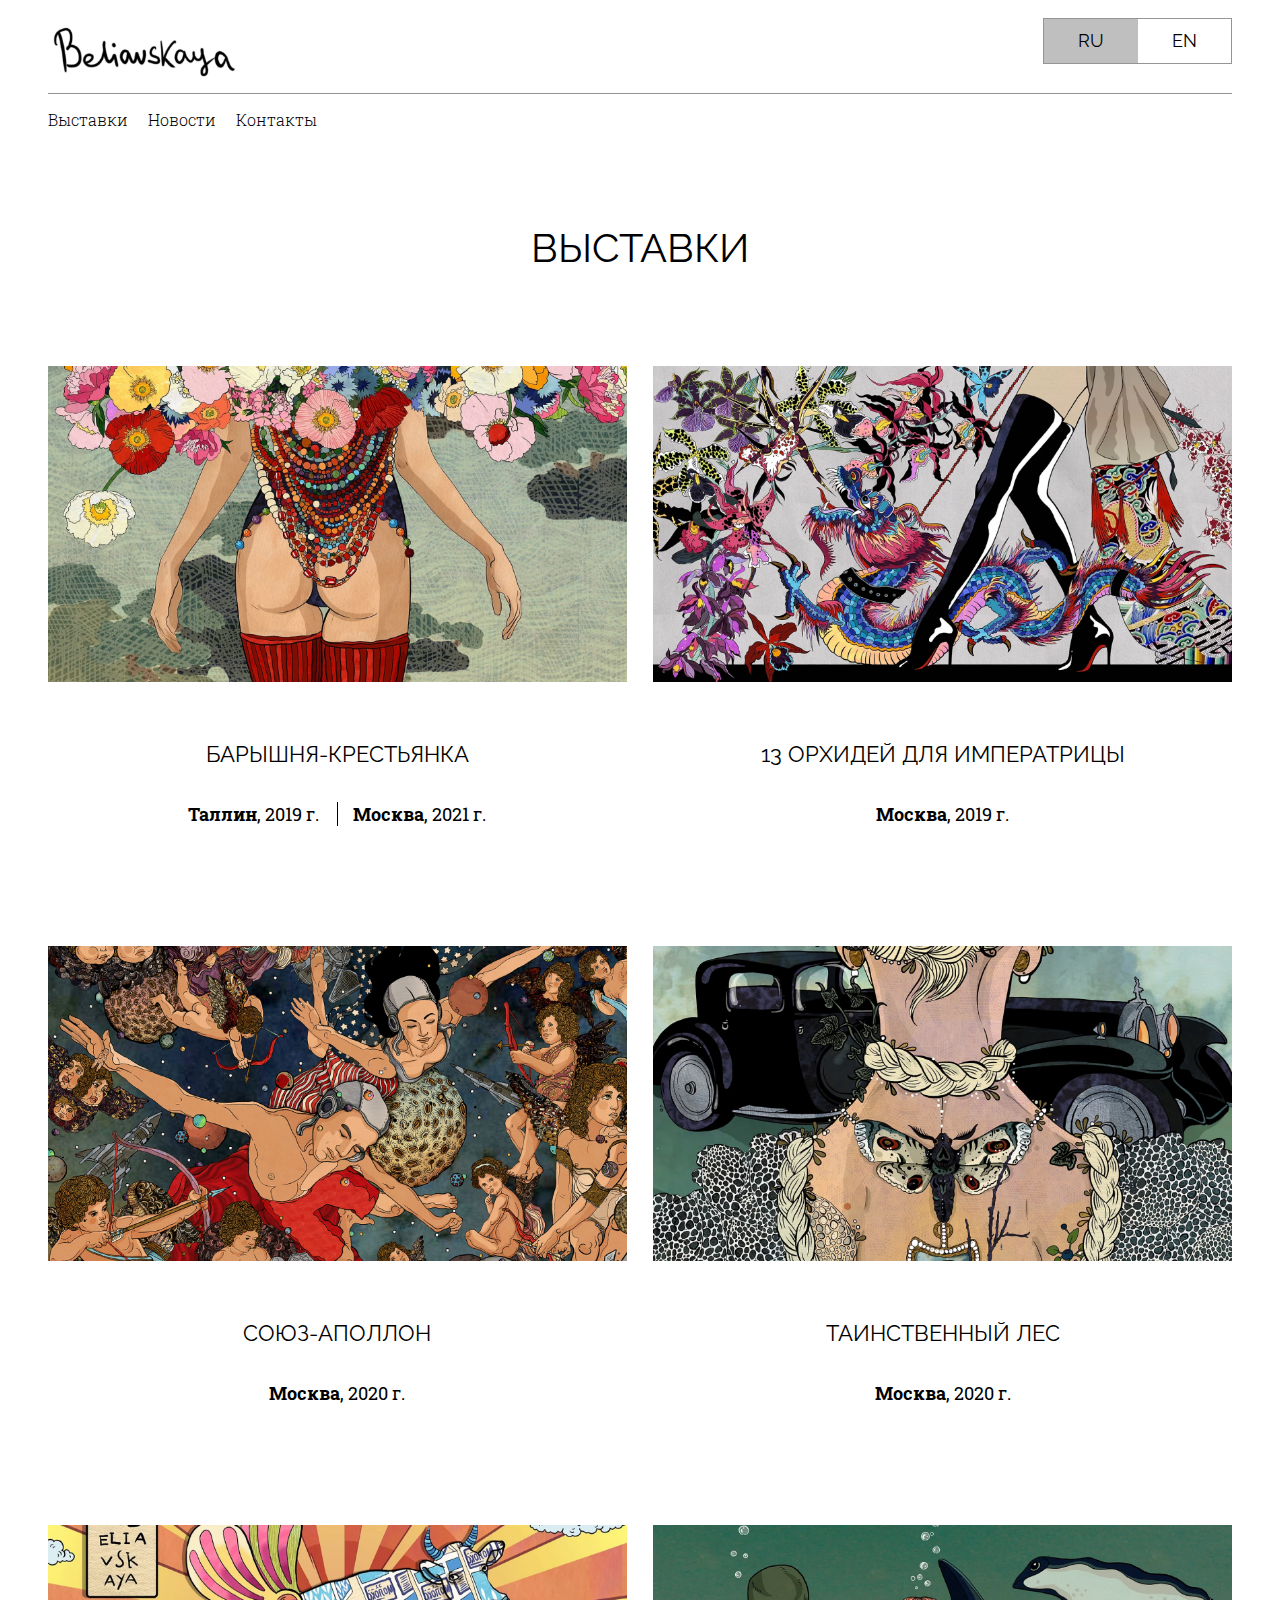
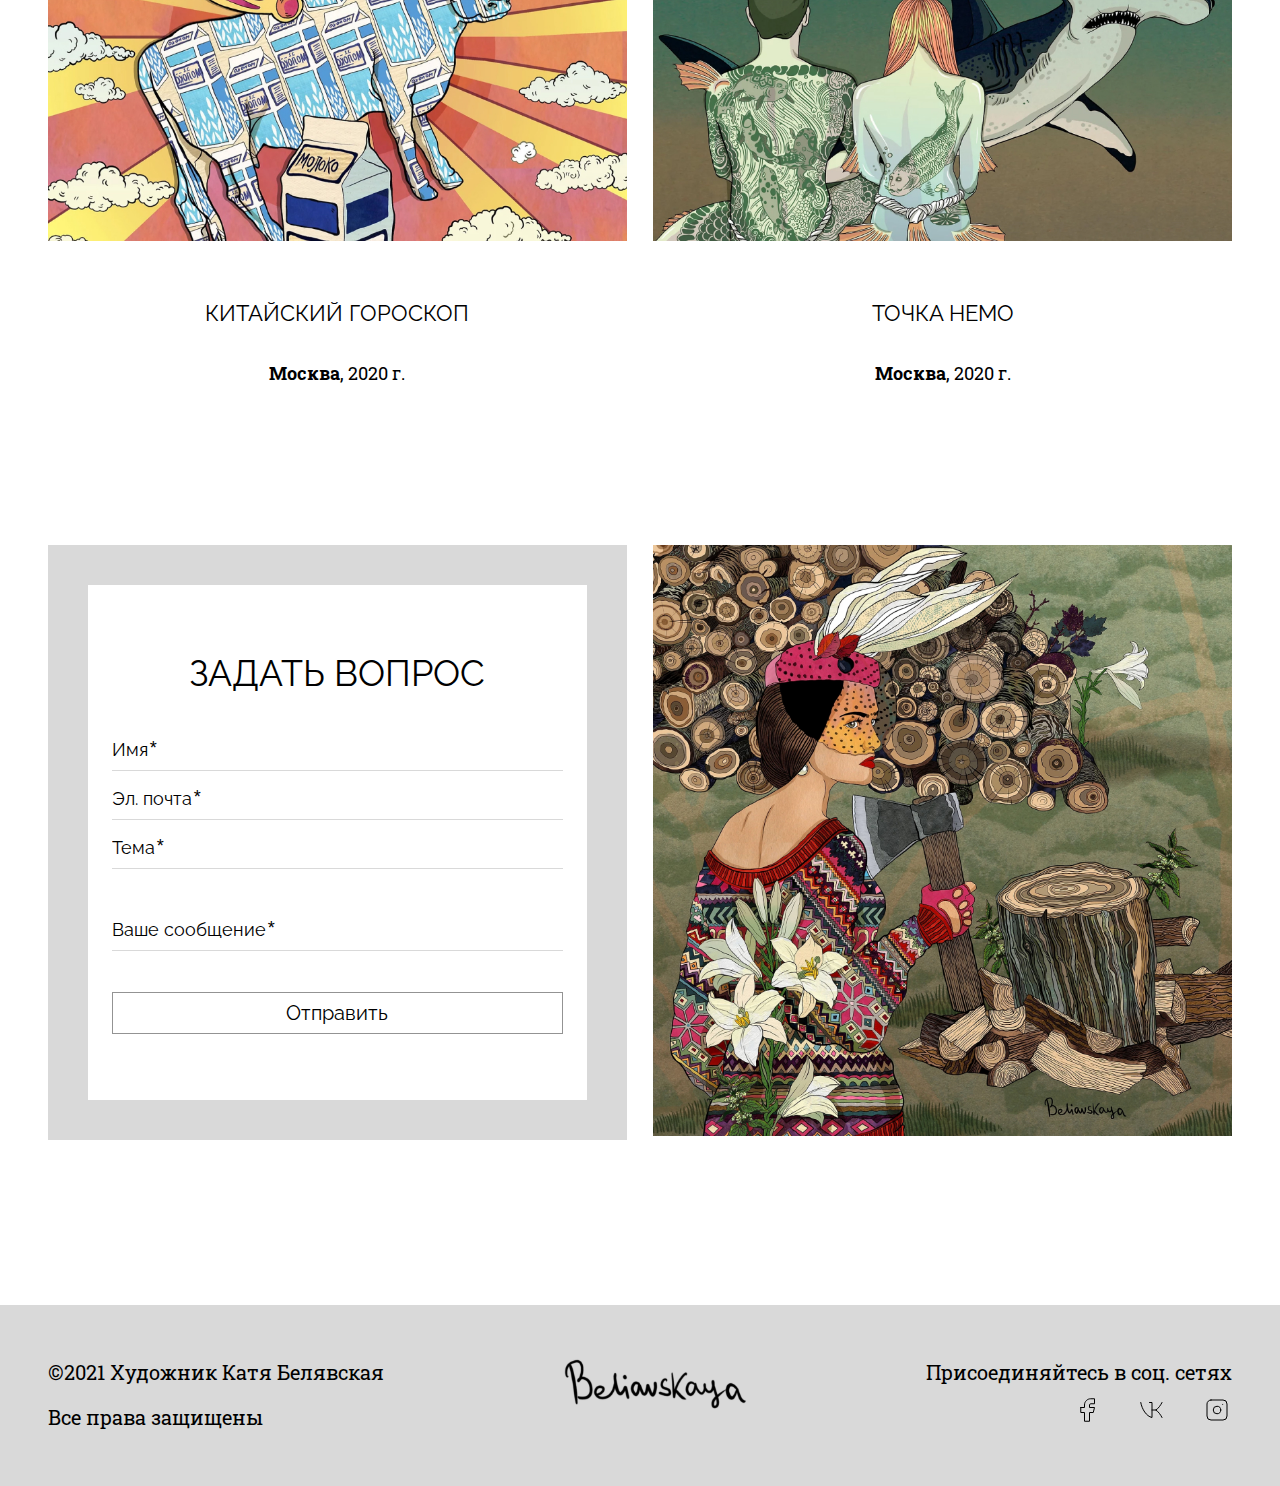
==== index.html @ 0a8901be "v.1" ====
<!DOCTYPE html>
<html lang="ru">
<head>
    <meta charset="UTF-8">
    <meta http-equiv="X-UA-Compatible" content="IE=edge">
    <meta name="viewport" content="width=device-width, initial-scale=1.0">
    <meta name="description" content="На сайте beliavskaya.com вы можете посмотреть избранные картины художника из Москвы Екатерины Белявской.">
    <title>Kate Beliavskaya | Художник | Москва</title>
    <link rel="stylesheet" href="css/style.css">
</head>
<body>
    <header>
        <div class="container">
            <div class="upper">
                <a href="index.html" class="header-logo"><img src="img/logo.svg"></a>
                <div class="lang">
                    <a id="ru" class="active">RU</a>
                    <a href="en/index-en.html" id="en">EN</a>
                </div>
            </div>
            
            <div class="nav">
                <a href="index.html">Выставки</a>
                <a href="#">Новости</a>
                <a href="#">Контакты</a>
            </div>
        </div>

        <div class="mob">

            <div class="menu">
                <div class="hidden"></div>
                
                <input type="checkbox" name="ham" id="ham">
                <label for="ham" class="burger"><img src="img/menu.svg"></label>

                <div class="center">
                    <a href="index.html" class="header-logo"><img src="img/logo.svg"></a>
                    <div class="menu-content">
                        <div class="lang">
                            <a id="ru" class="active">RU</a>
                            <a href="en/index-en.html" id="en">EN</a>
                        </div>
                        <div class="nav">
                            <a href="index.html">Выставки</a>
                            <a href="#">Новости</a>
                            <a href="#">Контакты</a>
                        </div>
                    </div>
                </div>
            </div>
            
        </div>
    </header>

    <main>
        <div class="container">
            <h1>ВЫСТАВКИ</h1>

            <div class="cards">
                
                <a href="#" class="card">
                    <div class="card-img"><img src="img/card1.jpg"></div>
                    <h3>БАРЫШНЯ-КРЕСТЬЯНКА</h3>
                    <div class="info">
                        <p><b>Таллин</b>, 2019 г.</p>
                        <p><b>Москва</b>, 2021 г.</p>
                    </div>
                </a>

                <a href="#" class="card">
                    <div class="card-img"><img src="img/card2.jpg"></div>
                    <h3>13 ОРХИДЕЙ ДЛЯ ИМПЕРАТРИЦЫ</h3>
                    <div class="info">
                        <p><b>Москва</b>, 2019 г.</p>
                    </div>
                </a>

                <a href="#" class="card">
                    <div class="card-img"><img src="img/card3.jpg"></div>
                    <h3>СОЮЗ-АПОЛЛОН</h3>
                    <div class="info">
                        <p><b>Москва</b>, 2020 г.</p>
                    </div>
                </a>

                <a href="#" class="card">
                    <div class="card-img"><img src="img/card4.jpg"></div>
                    <h3>ТАИНСТВЕННЫЙ ЛЕС</h3>
                    <div class="info">
                        <p><b>Москва</b>, 2020 г.</p>
                    </div>
                </a>

                <a href="#" class="card">
                    <div class="card-img"><img src="img/card5.jpg"></div>
                    <h3>КИТАЙСКИЙ ГОРОСКОП</h3>
                    <div class="info">
                        <p><b>Москва</b>, 2020 г.</p>
                    </div>
                </a>

                <a href="#" class="card">
                    <div class="card-img"><img src="img/card6.jpg"></div>
                    <h3>ТОЧКА НЕМО</h3>
                    <div class="info">
                        <p><b>Москва</b>, 2020 г.</p>
                    </div>
                </a>



                <div class="contact-card">
                    <h2>ЗАДАТЬ ВОПРОС</h2>
                    <form action="" method="post">
                        <input type="text" name="name" placeholder="Имя &#8432;" required>
                        <input type="email" name="email" placeholder="Эл. почта &#8432;" required>
                        <input type="text" name="theme" placeholder="Тема &#8432;" required>
                        <input type="text" name="message" placeholder="Ваше сообщение &#8432;" required>
                        <button type="submit">Отправить</button>
                    </form>
                </div>

                <div class="last-card">
                    <img src="img/last-card.jpg">
                </div>


            </div>
        </div>
        
    </main>

    <footer>
        <div class="container">
            <div class="rights">
                <p>&#169;2021 Художник Катя Белявская</p>
                <p>Все права защищены</p>
            </div>
            <a href="index.html" class="footer-logo"><img src="img/logo.svg"></a>
            <div class="join">
                <p>Присоединяйтесь в соц. сетях</p>
                <div class="social">
                    <a href="https://www.facebook.com/beliavskaya.kate" target="_blank"><img src="img/facebook.svg"></a>
                    <a href="#" target="_blank"><img src="img/vk.svg"></a>
                    <a href="https://www.instagram.com/zukak" target="_blank"><img src="img/inst.svg"></a>
                </div>
            </div>
        </div>
    </footer>
</body>
</html>
---- css/style.css ----
@import url('https://fonts.googleapis.com/css2?family=Raleway&family=Roboto+Slab:wght@300;400&display=swap');

* {
    margin: 0;
    padding: 0;
    box-sizing: border-box;
    font-family: 'Roboto Slab', serif;
}

.container {
    width: 92.5%;
    margin-left: auto;
    margin-right: auto;
}

header {
    margin-top: 18px;
    margin-bottom: 94px;
}


header .upper {
    display: flex;
    justify-content: space-between;
    border-bottom: 1px solid #939393;
    margin-bottom: 15px;
}

header .header-logo {
    display: block;
}

header .lang {
    display: flex;
    border: 1px solid #959595;
    height: 46px;
}

header .lang a {
    display: block;
    padding: 11px 34px;
    border: none;
    outline: none;
    font-size: 18px;
    background: #fff;
    cursor: pointer;
    font-family: 'Raleway', sans-serif;
    color:#000;
    text-decoration: none;
}

header .lang a.active {
    background: #BFBFBF;
}

header .lang a.active:hover {
    background: #BFBFBF;
}

header .lang a:hover {
    background: #F3F3F3;
}


header .nav {
    display: flex;
    gap: 20px;
    font-size: 16px;
}

header .nav a {
    text-decoration: none;
    color: #000;
    font-weight: 300;
}

header .nav a:hover,
header .nav a:active {
    font-weight: 400;
}

h1 {
    font-size: 40px;
    text-align: center;
    font-weight: 400;
    margin-bottom: 95px;
    font-family: 'Raleway', sans-serif;
}

.cards {
    display: flex;
    justify-content: space-between;
    flex-wrap: wrap;
}

.card {
    width: 48.9%;
    text-decoration: none;
    color: #000;
    margin-bottom: 120px;
}

.card .card-img {
    width: 100%;
    margin-bottom: 55px;
    overflow: hidden;
}

.card img {
    width: inherit;
    transition: 0.5s;
}

.card:hover img {
    transform: scale(1.05); 
}

.card h3 {
    font-weight: 400;
    font-size: 22px;
    text-align: center;
    margin-bottom: 35px;
    font-family: 'Raleway', sans-serif;
}

.card:hover h3 {
    text-decoration: underline;
    text-underline-offset: 2px
}

.card .info {
    font-size: 18px;
    text-align: center;
}

.card .info p {
    display: inline;
    padding-right: 14px;
}

.card .info p:last-child {
    padding-right: 0;
}

.card .info p:not(:first-child) {
    border-left: 1px solid black;
    padding-left: 15px;
}

.contact-card {
    border: 70px solid #D9D9D9;
    padding: 97px 74px;
    width: 48.9%;
    margin-top: 40px;
}

.contact-card h2 {
    font-weight: 400;
    font-size: 40px;
    text-align: center;
    margin-bottom: 85px;
    font-family: 'Raleway', sans-serif;
}

.contact-card form {
    display: flex;
    flex-direction: column;
    gap: 37px;
}

.contact-card form input {
    border: none;
    border-bottom: 1px solid #D9D9D9;
    padding-bottom: 10px;
    width: 100%;
    font-weight: 400;
    font-size: 20px;
    font-family: 'Raleway', sans-serif;
}


.contact-card form input:active,
.contact-card form input:focus {
    outline: none;
    background-color: #fff;
}

.contact-card form input::-webkit-input-placeholder {
    color: #000;
}
.contact-card form input:-moz-placeholder {
    color: #000;
}

.contact-card form input[name="message"] {
    margin-top: 33px;
    margin-bottom: 54px;
}

.contact-card form button {
    height: 42px;
    font-weight: 400;
    font-size: 20px;
    background: none;
    border: 1px solid #939393;
    cursor: pointer;
    font-family: 'Raleway', sans-serif;
}

.contact-card form button:hover {
    background: #939393;
    color: #fff;
}

.contact-card form button:active {
    background: #000;
    color: #fff;
}

@media (max-width: 1900px) {
    .contact-card {
        border: 50px solid #D9D9D9;
        padding: 77px 54px;
    }

    .contact-card h2 {
        margin-bottom: 65px;
    }

    .contact-card form {
        gap: 27px;
    }
}

@media (max-width: 1600px) {
    .contact-card {
        padding: 57px 34px;
    }

    .contact-card h2 {
        font-size: 36px;
        margin-bottom: 45px;
        margin-top: 50px;
    }

    .contact-card form {
        gap: 17px;
    }

    .contact-card form input {
        font-size: 18px;
    }

    .contact-card form input[name="message"] {
        margin-top: 33px;
        margin-bottom: 24px;
    }
}

@media (max-width: 1440px) {
    .contact-card {
        border: 40px solid #D9D9D9;
        padding: 47px 24px;
    }
    .contact-card h2 {
        margin-top: 20px;
    }
}

.last-card {
    width: 48.9%;
    margin-top: 40px;
}

.last-card img{
    width: 100%;
}

footer {
    margin-top: 165px;
    background-color: #D9D9D9;
    padding: 45px 0;
    font-weight: 400;
    font-size: 20px;
    line-height: 229%;
}

footer .container {
    display: flex;
    justify-content: space-between;
}

footer .footer-logo {
    display: inline-block;
}

footer .social {
    display: flex;
    gap: 35px;
    justify-content: flex-end;
}




/* мобильная версия */

header .mob {
    display: none;
}

header .mob .hidden{
    width: 22px;
    display: hidden;
}

header .mob .header-logo img{
    width: 121px;
}

header .mob input {
    display: none; 
}

header .mob .menu-content {
    display: none;
}

@media (max-width: 1279px) {

    header {
        margin-top: 15px;
        margin-bottom: 20px;
    }

    header .container {
        display: none;
    }

    header .mob {
        display: block;
        width: 92%;
        margin-left: auto;
        margin-right: auto;
    }

    header .mob .menu {
        display: flex;
        justify-content: space-between;
    }

    header .mob .menu a {
        display: inline;
        text-align: center;
    }

    header .mob .lang {
        width: 150px;
        height: 35px;
        margin-left: auto;
        margin-right: auto;
        margin-bottom: 20px;
    }

    header .mob .lang a {
        padding: 9px 27px;
        font-size: 14px;
    }

    header .mob .nav {
        text-align: center;
        display: flex;
        flex-direction: column;
        gap: 10px;
    }

    header .mob .menu-content {
        margin-bottom: 30px;
    }

    header .mob .burger {
        margin-top: 12px;
        order: 2;
    }

    header .mob .center {
        text-align: center;
    }

    header .mob #ham:checked~div .menu-content {
        display: block;
    }


    .container {
        width: 100%;
    }

    h1 {
        font-size: 22px;
        margin-bottom: 30px;
    }

    .cards {
        flex-direction: column;
        align-items: center;
    }
    
    .card {
        max-width: 600px;
        width: 100%;
        margin-bottom: 60px;
    }
    
    .card .card-img {
        width: 100%;
        margin-bottom: 20px;
    }
    
    .card h3 {
        font-size: 16px;
        margin-bottom: 15px;
    }
    
    .card .info {
        font-size: 12px;
    }
    
    .card .info p {
        padding-right: 10px;
    }
    
    .card .info p:not(:first-child) {
        padding-left: 11px;
    }

    .last-card {
        max-width: 600px;
        width: 100%;
        margin-top: 40px;
    }
    
    .last-card img{
        width: 100%;
    }

    .contact-card {
        border: 30px solid #D9D9D9;
        padding: 67px 44px;
        max-width: 600px;
        width: 100%;
        margin-top: -5px;
        order: 2;
    }
    
    .contact-card h2 {
        font-size: 20px;
        margin-bottom: 30px;
    }
    
    .contact-card form {
        gap: 20px;
    }
    
    .contact-card form input {
        padding-bottom: 5px;
        font-size: 16px;
    }

    .contact-card form input[name="message"] {
        margin-top: 20px;
        margin-bottom: 40px;
    }
    
    .contact-card form button {
        height: 30px;
        font-size: 16px;
    }


    footer {
        margin-top: 105px;
        padding: 15px 0;
        font-size: 14px;
    }

    footer .container {
        display: flex;
        justify-content: space-between;
        flex-direction: column;
        align-items: center;
        text-align: center;
    }

    footer .rights {
        order: 3;
    }

    footer .join {
        order: 1;
    }
    
    footer .footer-logo {
        display: inline-block;
        order: 2;
    }
    
    footer .footer-logo img{
        width: 121px;
    }

    footer .social {
        display: flex;
        justify-content: center;
        gap: 35px;
    }
    
}
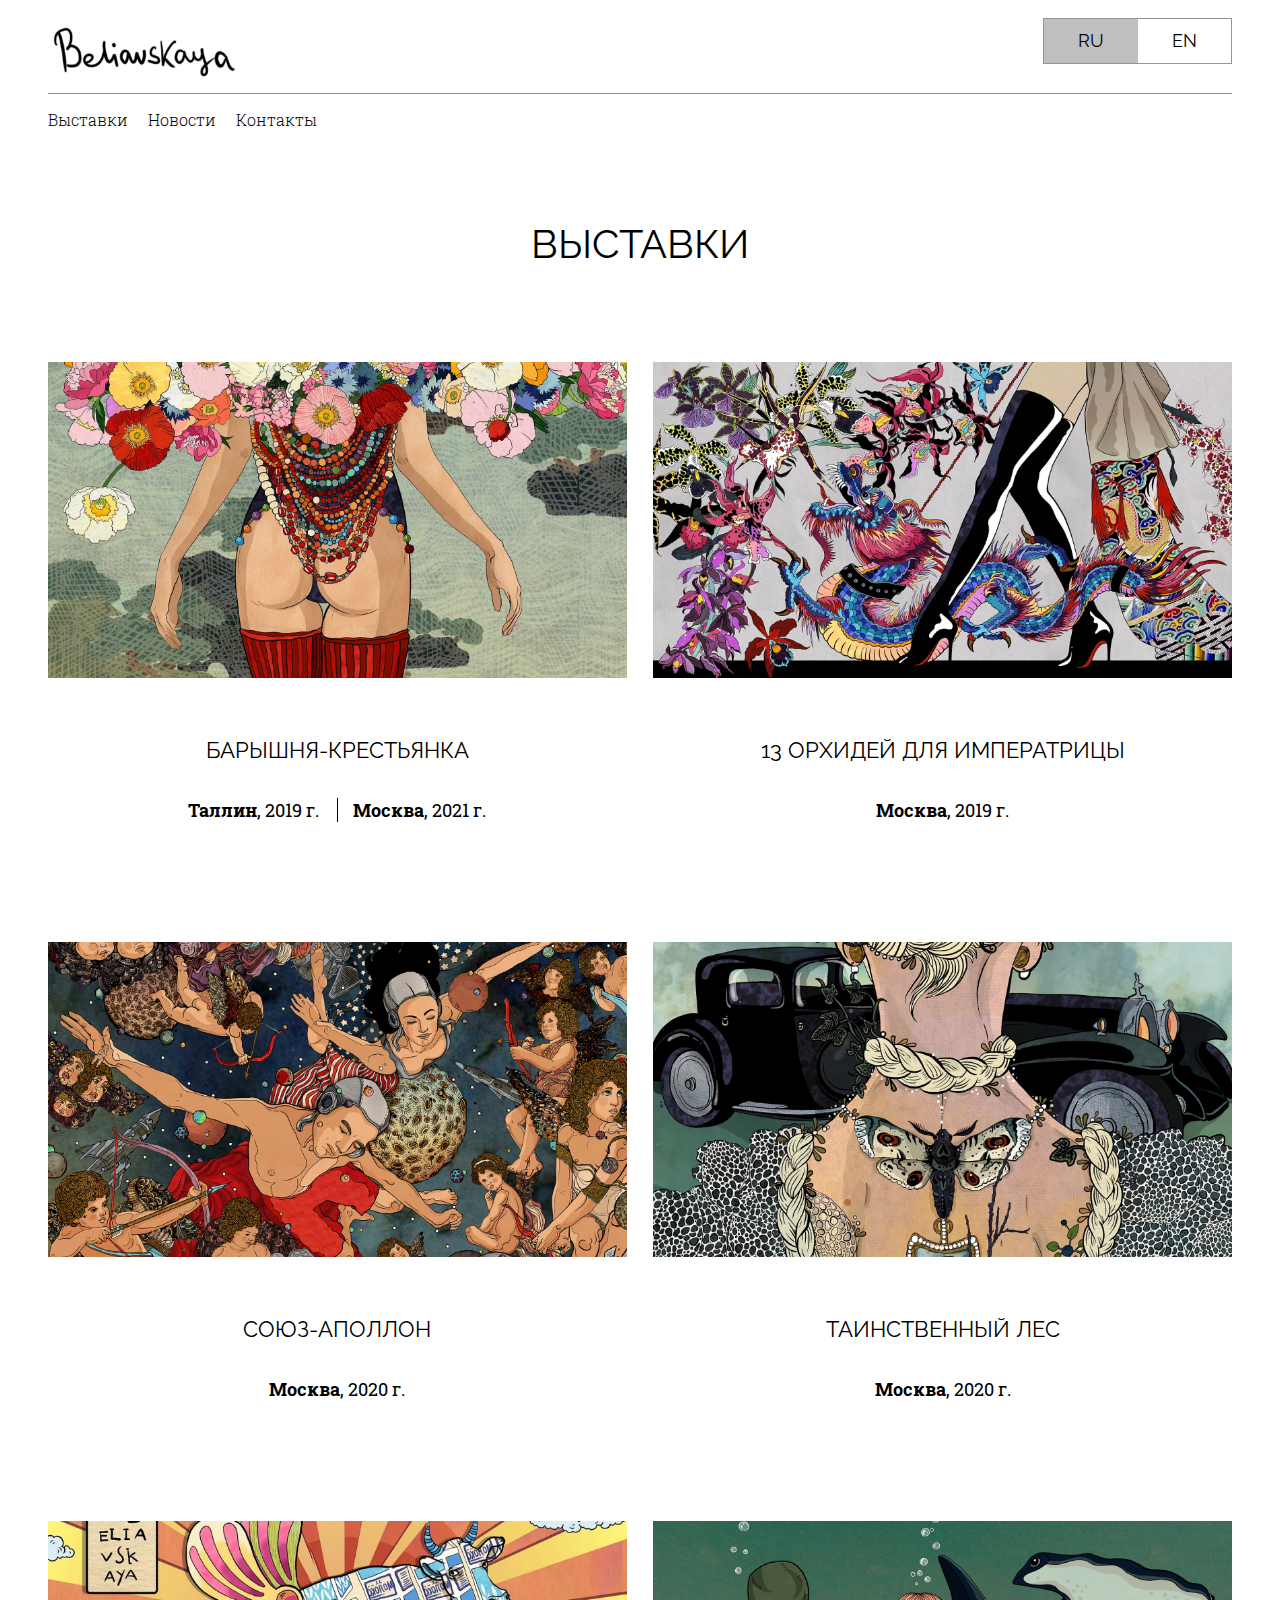
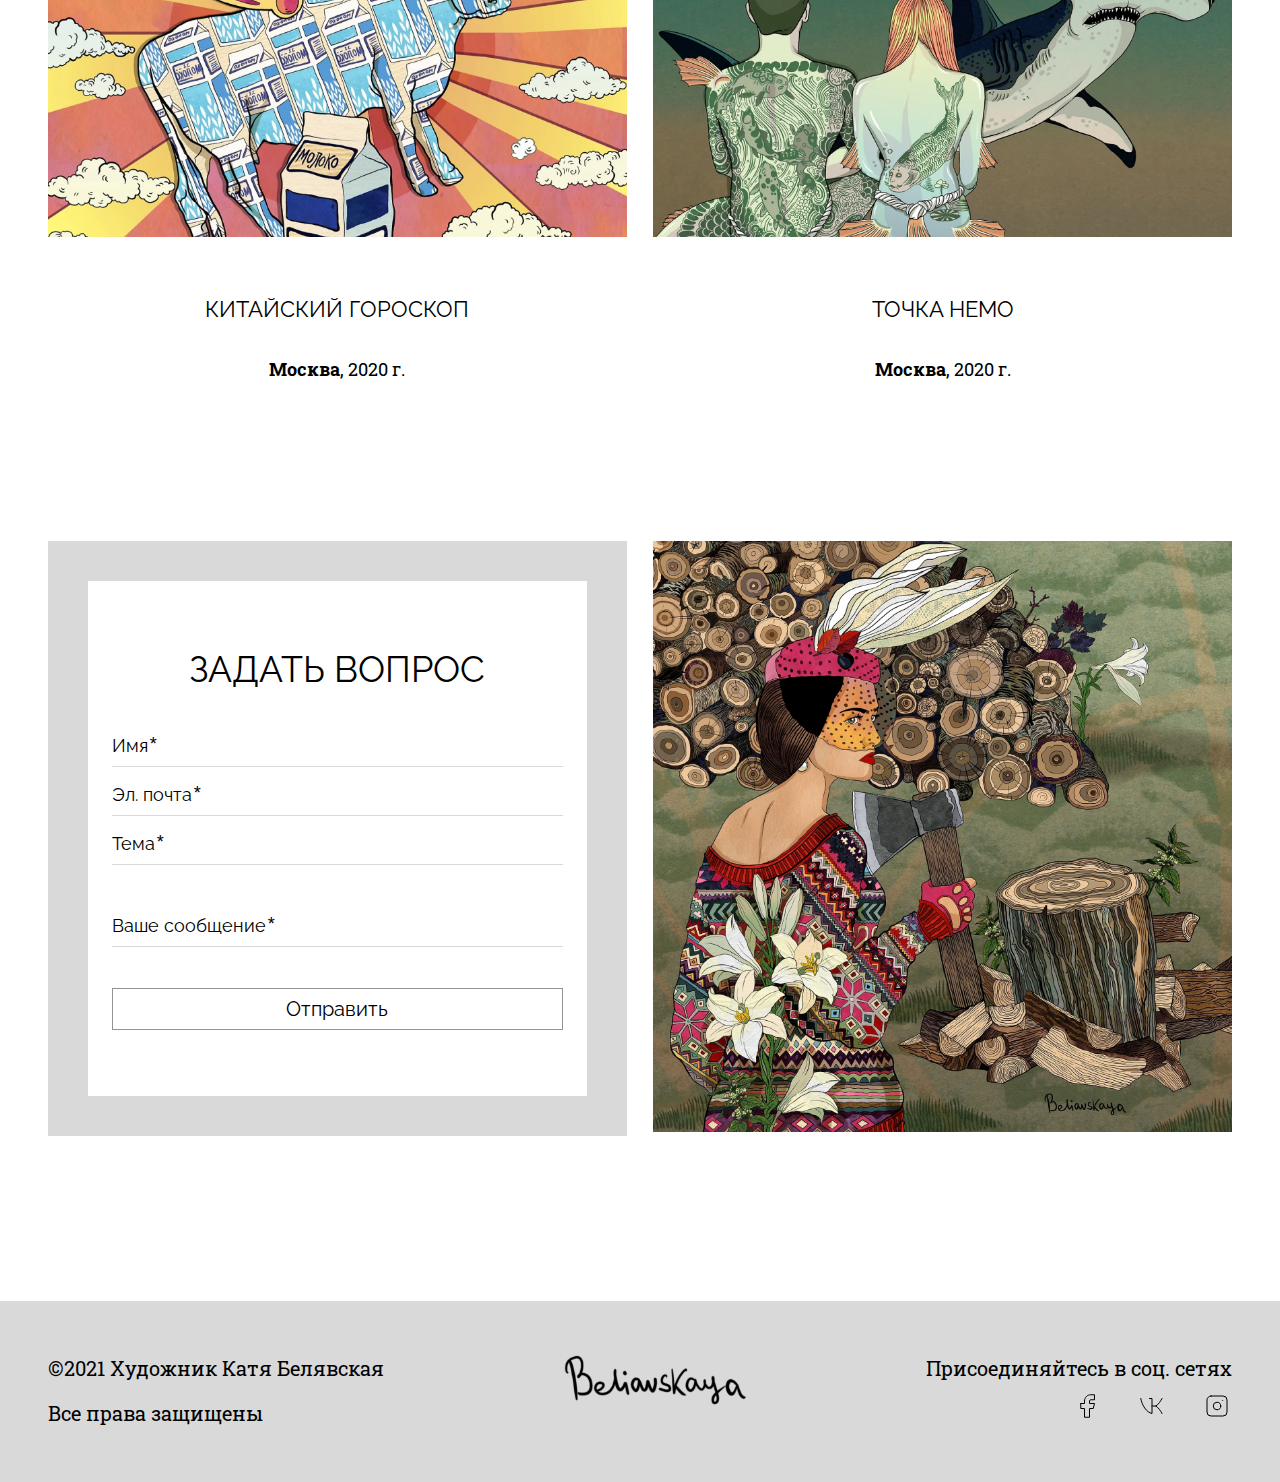
==== commit d862caa4: "second page added" ====
--- a/index.html
+++ b/index.html
@@ -59,7 +59,7 @@
 
             <div class="cards">
                 
-                <a href="#" class="card">
+                <a href="exhibition.html" class="card">
                     <div class="card-img"><img src="img/card1.jpg"></div>
                     <h3>БАРЫШНЯ-КРЕСТЬЯНКА</h3>
                     <div class="info">
@@ -122,7 +122,7 @@
                 </div>
 
                 <div class="last-card">
-                    <img src="img/last-card.jpg">
+                    <img src="img/car15.jpg">
                 </div>
 
 
--- a/css/style.css
+++ b/css/style.css
@@ -13,11 +13,14 @@
     margin-right: auto;
 }
 
+
+/* header */
+
+
 header {
     margin-top: 18px;
-    margin-bottom: 94px;
-}
-
+    margin-bottom: 90px;
+}
 
 header .upper {
     display: flex;
@@ -79,6 +82,10 @@
     font-weight: 400;
 }
 
+
+/* main */
+
+
 h1 {
     font-size: 40px;
     text-align: center;
@@ -230,6 +237,7 @@
     .contact-card form {
         gap: 27px;
     }
+    
 }
 
 @media (max-width: 1600px) {
@@ -275,6 +283,11 @@
 .last-card img{
     width: 100%;
 }
+
+
+
+/* footer */
+
 
 footer {
     margin-top: 165px;
@@ -301,6 +314,374 @@
 }
 
 
+/* о выставке */
+
+.about-exhibition {
+    display: flex;
+    justify-content: space-between;
+    margin-bottom: 80px;
+}
+
+.about-exhibition .img-wrapper {
+    width: 48.9%;
+}
+
+.about-exhibition img {
+    width: 100%;
+}
+
+.about-exhibition .about {
+    border: 50px solid #D9D9D9;
+    display: flex;
+    flex-direction: column;
+    align-items: center;
+    justify-content: center;
+    padding: 0 100px;
+    width: 48.9%;
+}
+
+.about-exhibition .about h1 {
+    margin-bottom: 40px;
+}
+
+.about-exhibition .about .info {
+    font-size: 18px;
+    text-align: center;
+    margin-bottom: 80px;
+}
+
+.about-exhibition .about .info p {
+    display: inline;
+    padding-right: 14px;
+}
+
+.about-exhibition .about .info p:last-child {
+    padding-right: 0;
+}
+
+.about-exhibition .about .info p:not(:first-child) {
+    border-left: 1px solid black;
+    padding-left: 15px;
+}
+
+
+.about-exhibition .about .desc {
+    font-weight: 300;
+    font-size: 20px;
+    text-align: center;
+}
+
+
+/* картинки */
+
+.another {
+    display: flex;
+    row-gap: 80px;
+    flex-wrap: wrap;
+    justify-content: space-between;
+}
+
+@media (max-width: 1830px) {
+    .another .car-elem {
+        width: 32%;
+    }
+
+    .about-exhibition .about {
+        border: 50px solid #D9D9D9;
+        padding: 0 20px;
+    }
+}
+
+@media (max-width: 1500px) {
+    .about-exhibition .about {
+        border: 30px solid #D9D9D9;
+    }
+
+    .about-exhibition .about h1 {
+        font-size: 30px;
+    }
+
+    .about-exhibition .about .desc {
+        font-size: 18px;
+    }
+}
+
+
+.another .car-elem {
+    cursor: pointer;
+    position: relative;
+    background: #000;
+}
+
+.another .car-elem>img {
+    width: 100%;
+    height: 100%;
+    opacity: 1;
+    transition: opacity 124ms linear;
+}
+
+.another .car-elem:hover>img {
+    opacity: 0.5;
+}
+
+.another .car-elem:hover>.actions{
+    display: flex;
+}
+
+
+.another .car-elem .actions {
+    position: absolute;
+    top: 88%;
+    width: 100%;
+    display: none;
+    justify-content: space-between;
+    padding: 0 35px;
+}
+
+.another .car-elem .actions button,
+.carousel-header button {
+    background: none;
+    outline: none;
+    border: none;
+    height: 30px;
+    width: 40px;
+    cursor: pointer;
+}
+
+.another .car-elem .actions .likes{
+    display: flex;
+}
+
+.another .car-elem .actions .likes .heart {
+    background: url('../img/heart-empty.svg') no-repeat;
+}
+
+.another .car-elem .actions .likes .heart:hover {
+    background: url('../img/white-heart.svg') no-repeat;
+}
+
+.another .car-elem .actions .likes .red-heart {
+    background: url('../img/red-heart.svg') no-repeat;
+}
+
+.another .car-elem .actions .share {
+    background: url('../img/share-empty.svg') no-repeat;
+}
+
+.another .car-elem .actions .share:hover {
+    background: url('../img/share-white.svg') no-repeat;
+}
+
+
+.another .car-elem .actions .likes-counter {
+    font-weight: 400;
+    font-size: 22px;
+    color: #FFF;
+    margin-left: 10px;
+}
+
+
+/* поделиться */
+
+.modal-wrapper {
+    position: fixed;
+    top: 0;
+    left: 0;
+    display: none;
+    width: 100vw;
+    height: 100%;
+    justify-content: center;
+    align-items: center;
+    background: rgba(0,0,0,.7);
+    z-index: 100;
+}
+
+.overlay {
+    position: absolute;
+    width: 100%;
+    height: 100%;
+    z-index: 1;
+    
+}
+
+.modal {
+   width: 640px;
+   height: 340px;
+   z-index: 2;
+   background: #fff;
+   padding: 25px;
+}
+
+.modal .close-modal {
+    background: url('../img/close.svg') no-repeat;
+    background-size: 25px 25px;
+    width: 25px;
+    height: 25px;
+    outline: none;
+    border: none;
+    float: right;
+    cursor: pointer;
+}
+
+.modal h4 {
+    font-family: 'Raleway', sans-serif;
+    font-weight: 400;
+    font-size: 40px;
+    margin-top: 45px;
+    text-align: center;
+    margin-bottom: 50px;
+}
+
+.modal .share-nets {
+    width: 350px;
+    display: flex;
+    margin-left: auto;
+    margin-right: auto;
+    justify-content: space-between;
+    margin-bottom: 50px;
+}
+
+.modal .ref {
+    width: 400px;
+    height: 40px;
+    padding-left: 10px;
+    border: 1px solid black;
+    margin-left: auto;
+    margin-right: auto;
+    display: flex;
+    justify-content: space-between;
+}
+
+.modal .ref p{
+    font-weight: 400;
+    font-size: 16px;
+    margin-top: 6px;
+    white-space: nowrap;
+    overflow: hidden;
+    text-overflow: ellipsis;
+}
+
+.modal .ref .copy {
+    width: 40px;
+    height: 38px;
+    background: #000;
+    display: flex;
+    justify-content: center;
+    align-items: center;
+    cursor: pointer;
+}
+
+.modal .ref .copy img{
+    width: 30px;
+    height: 30px;
+}
+
+/* карусель */
+
+
+.all-white {
+    display: none;
+    position: fixed;
+    top: 0;
+    left: 0;
+    width: 100vw;
+    height: 100%;
+    background: #fff;
+    overflow-y: scroll;
+}
+
+.all-white .container{
+    margin-top: 40px;
+}
+
+
+.all-white .carousel-header {
+    display: flex;
+    align-items: center;
+}
+
+.carousel-header button {
+    height: 35px;
+    margin-right: 30px;
+}
+
+
+.carousel-header .larger {
+    background: url('../img/larger.svg') no-repeat;
+}
+
+.carousel-header .smaller {
+    background: url('../img/smaller.svg') no-repeat;
+}
+
+.carousel-header  .c-share {
+    background: url('../img/share-black.svg') no-repeat;
+    width: 45px;
+}
+
+.carousel-header  .c-share:hover {
+    background: url('../img/share-full-black.svg') no-repeat;
+}
+
+.carousel-header  .c-heart {
+    background: url('../img/black-heart.svg') no-repeat;
+    margin-right: 10px;
+}
+
+.carousel-header  .c-heart:hover {
+    background: url('../img/black-full-heart.svg') no-repeat;
+}
+
+.carousel-header  .c-red-heart{
+    background: url('../img/red-heart.svg') no-repeat;
+    margin-right: 10px;
+}
+
+.carousel-header .c-likes-counter {
+    font-weight: 400;
+    font-size: 20px;
+}
+
+.carousel-header  .close {
+    background: url('../img/close.svg') no-repeat;
+    margin-left: auto;
+    margin-right: 0;
+}
+
+.carousel {
+    display: flex;
+    justify-content: space-between;
+    align-items: center;
+}
+
+.carousel .prev-btn {
+    border: none;
+    outline: none;
+    background: url('../img/left-arrow.svg') no-repeat;
+    width: 25px;
+    height: 47px;
+    cursor: pointer;
+}
+
+.carousel .next-btn {
+    border: none;
+    outline: none;
+    background: url('../img/right-arrow.svg') no-repeat;
+    width: 25px;
+    height: 47px;
+    cursor: pointer;
+}
+
+.carousel img {
+    height: 90vh;
+    display: none;
+}
+
+
+
+
+
+
 
 
 /* мобильная версия */
@@ -309,12 +690,12 @@
     display: none;
 }
 
-header .mob .hidden{
+header .mob .hidden {
     width: 22px;
     display: hidden;
 }
 
-header .mob .header-logo img{
+header .mob .header-logo img {
     width: 121px;
 }
 
@@ -326,7 +707,120 @@
     display: none;
 }
 
+.mob-car {
+    margin-top: 100px;
+    display: none;
+    flex-direction: column;
+    align-items: center;
+}
+
+.mob-car .arrows {
+    width: 95%;
+    display: flex;
+    justify-content: space-between;
+    margin-bottom: 30px;
+}
+
+.mob-car button {
+    width: 25px;
+    height: 25px;
+    border: none;
+    outline: none;
+    cursor: pointer;
+}
+
+.mob-car .arrows .mob-prev-btn{
+    background: url('../img/left-arrow-mob.svg') no-repeat; 
+}
+
+.mob-car .arrows .mob-next-btn{
+    background: url('../img/right-arrow-mob.svg') no-repeat; 
+}
+
+.mob-car img {
+    width: 100%;
+    margin-bottom: 20px;
+    display: none;
+}
+
+.mob-car .carousel-footer {
+    width: 95%;
+    display: flex;
+    justify-content: space-between;
+}
+
+.mob-car .carousel-footer .mob-c-share{
+    background: url('../img/share-black.svg') no-repeat;
+    width: 35px;
+    margin-right: 20px;
+    background-size: 35px 25px;
+}
+
+
+.mob-car .carousel-footer .mob-c-heart{
+    background: url('../img/black-heart.svg') no-repeat;
+    width: 30px;
+    background-size: 30px 25px;
+}
+
+.mob-car .carousel-footer .mob-c-heart:hover {
+    background: url('../img/black-full-heart.svg') no-repeat;
+    width: 30px;
+    background-size: 30px 25px;
+}
+
+.mob-car .carousel-footer .mob-c-red-heart{
+    background: url('../img/red-heart.svg') no-repeat;
+    width: 30px;
+    background-size: 30px 25px;
+}
+
+.mob-car .carousel-footer .mob-close {
+    background: url('../img/close.svg') no-repeat;
+    background-size: 25px 25px;
+    margin-right: auto;
+}
+
+.mob-car .carousel-footer .mob-c-likes-counter {
+    font-weight: 400;
+    font-size: 18px;
+    margin-left: 10px;
+}
+
 @media (max-width: 1279px) {
+
+
+    .mob-car {
+        display: flex;
+    } 
+
+    .all-white .container {
+        display: none;
+    }
+
+    
+    .about-exhibition .about h1 {
+        font-size: 22px;
+    }
+
+    .about-exhibition .about .info {
+        font-size: 16px;
+        margin-bottom: 30px;
+    }
+
+    .about-exhibition .about .desc {
+        font-size: 16px;
+    }
+
+    .another {
+        justify-content: space-around;
+    }
+    
+    .another .car-elem {
+        width: 45%;
+    }
+
+
 
     header {
         margin-top: 15px;
@@ -515,4 +1009,114 @@
         gap: 35px;
     }
     
+}
+
+
+
+@media (max-width: 800px) {
+    .another {
+        flex-direction: column;
+        align-items: center;
+        gap: 20px;
+    }
+    .another .car-elem {
+        width: 95%;
+        max-width: 450px;
+    }
+
+    .about-exhibition {
+        flex-direction: column;
+        align-items: center;
+        margin-bottom: 60px;
+       
+    }
+    
+    .about-exhibition .img-wrapper {
+        width: 100%;
+        max-width: 450px;
+    }
+    
+    .about-exhibition img {
+        width: 100%;
+    }
+    
+    .about-exhibition .about {
+        margin-top: -10px;
+        border: 20px solid #D9D9D9;
+        padding: 40px 18px;
+        width: 100%;
+        max-width: 450px;
+        min-height: 400px;
+    }
+    
+    .about-exhibition .about h1 {
+        font-size: 16px;
+        margin-bottom: 20px;
+    }
+    
+    .about-exhibition .about .info {
+        font-size: 12px;
+        margin-bottom: 30px;
+    }
+    
+    .about-exhibition .about .desc {
+        font-size: 14px;
+    }
+
+    .modal {
+        max-width: 375px;
+        width: 100%;
+        height: 210px;
+        z-index: 2;
+        background: #fff;
+        padding: 15px;
+     }
+     
+     .modal .close-modal {
+         background: url('../img/close.svg') no-repeat;
+         background-size: 20px 20px;
+         width: 20px;
+         height: 20px;
+         outline: none;
+         border: none;
+         float: right;
+         cursor: pointer;
+     }
+     
+     .modal h4 {
+         font-family: 'Raleway', sans-serif;
+         font-weight: 400;
+         font-size: 20px;
+         margin-top: 23px;
+         margin-bottom: 33px;
+     }
+     
+     .modal .share-nets {
+         max-width: 250px;
+         width: 100%;
+         margin-bottom: 27px;
+     }
+     
+     .modal .ref {
+         max-width: 325px;
+         width: 100%;
+         height: 35px;
+         padding-left: 6px;
+     }
+     
+     .modal .ref p {
+         font-weight: 400;
+         font-size: 12px;
+         margin-top: 8px;
+     }
+     
+     .modal .ref .copy {
+         width: 35px;
+         height: 33px;
+     }
+     
+     .modal .ref .copy img{
+         width: 20px;
+         height: 20px;
+     }
 }